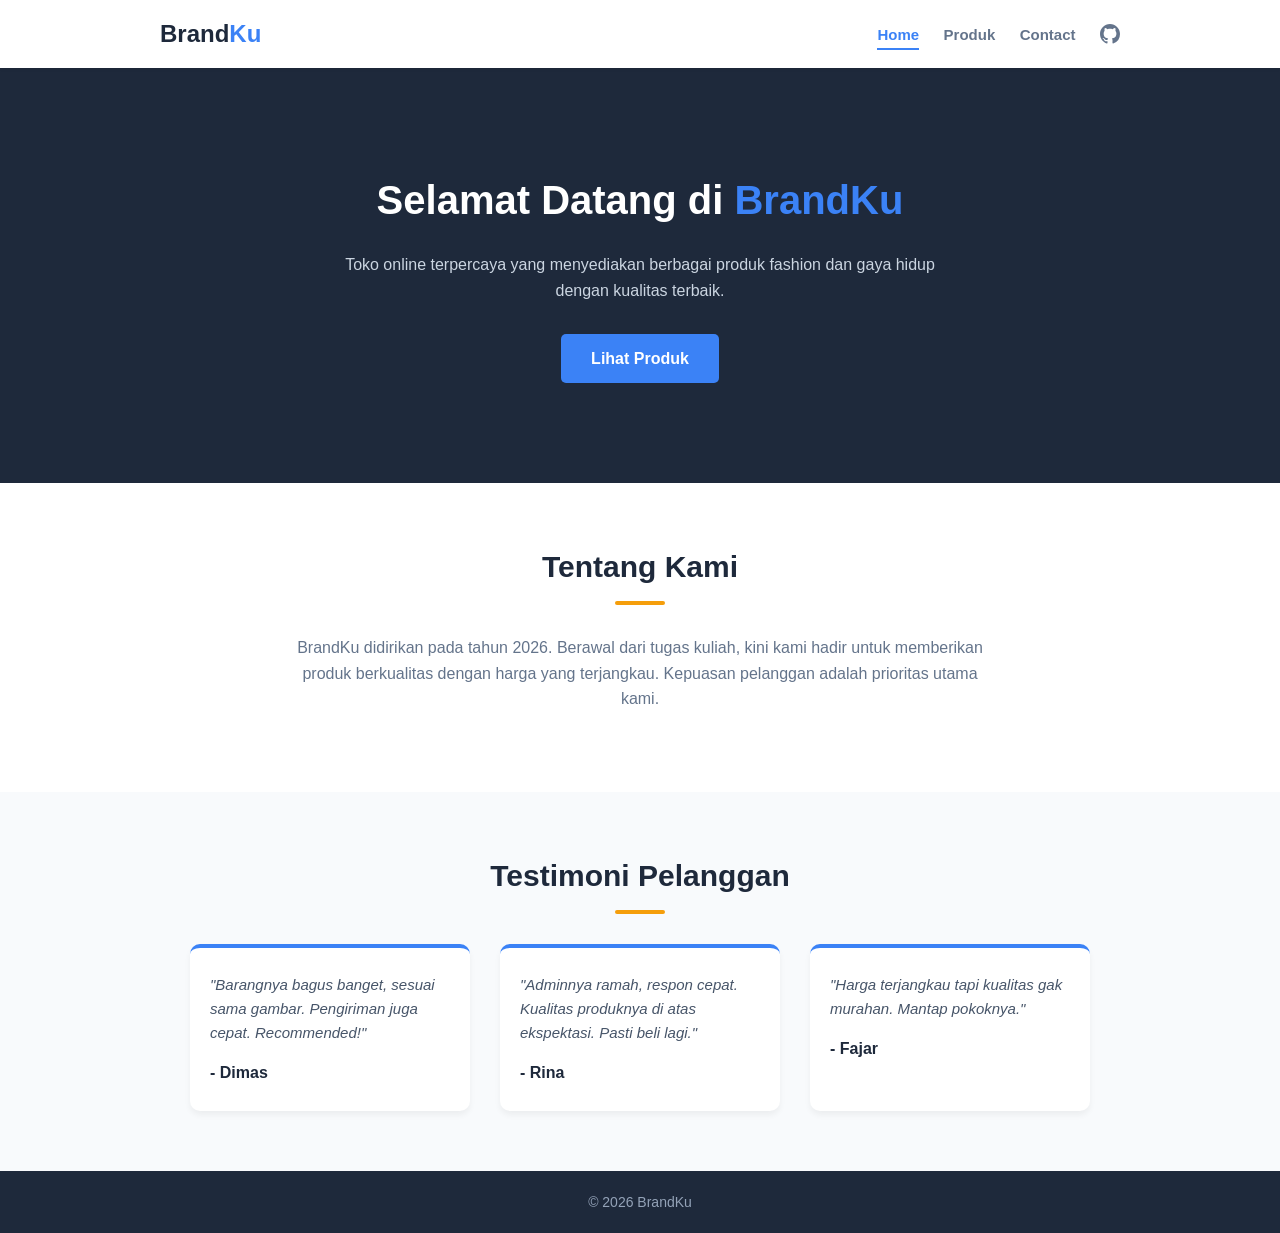
==== index.html @ f1a0b9db "first upload" ====
<!DOCTYPE html>
<html lang="id">
<head>
    <meta charset="UTF-8">
    <title>BrandKu - Home</title>
    <link rel="stylesheet" href="style.css">
</head>
<body>

    <header>
        <div class="container navbar">
            <h2 class="logo">Brand<span>Ku</span></h2>
            <nav>
                <a href="index.html" class="aktif">Home</a>
                <a href="produk.html">Produk</a>
                <a href="contact.html">Contact</a>
                <a href="https://github.com/NuxStudio" target="_blank" class="ikon-nav">
                    <svg viewBox="0 0 16 16" fill="currentColor">
                        <path d="M8 0C3.58 0 0 3.58 0 8c0 3.54 2.29 6.53 5.47 7.59.4.07.55-.17.55-.38 0-.19-.01-.82-.01-1.49-2.01.37-2.53-.49-2.69-.94-.09-.23-.48-.94-.82-1.13-.28-.15-.68-.52-.01-.53.63-.01 1.08.58 1.23.82.72 1.21 1.87.87 2.33.66.07-.52.28-.87.51-1.07-1.78-.2-3.64-.89-3.64-3.95 0-.87.31-1.59.82-2.15-.08-.2-.36-1.02.08-2.12 0 0 .67-.21 2.2.82.64-.18 1.32-.27 2-.27.68 0 1.36.09 2 .27 1.53-1.04 2.2-.82 2.2-.82.44 1.1.16 1.92.08 2.12.51.56.82 1.27.82 2.15 0 3.07-1.87 3.75-3.65 3.95.29.25.54.73.54 1.48 0 1.07-.01 1.93-.01 2.2 0 .21.15.46.55.38A8.013 8.013 0 0 0 16 8c0-4.42-3.58-8-8-8z"/>
                    </svg>
                </a>
            </nav>
        </div>
    </header>

    <section class="banner">
        <div class="container">
            <h1>Selamat Datang di <span class="teks-biru">BrandKu</span></h1>
            <p>Toko online terpercaya yang menyediakan berbagai produk fashion dan gaya hidup dengan kualitas terbaik.</p>
            <a href="produk.html" class="tombol">Lihat Produk</a>
        </div>
    </section>

    <section class="bagian">
        <div class="container">
            <h2>Tentang Kami</h2>
            <div class="garis"></div>
            <p>BrandKu didirikan pada tahun 2026. Berawal dari tugas kuliah, kini kami hadir untuk memberikan produk berkualitas dengan harga yang terjangkau. Kepuasan pelanggan adalah prioritas utama kami.</p>
        </div>
    </section>

    <section class="bagian bg-abu">
        <div class="container">
            <h2>Testimoni Pelanggan</h2>
            <div class="garis"></div>
            
            <div class="kotak-testi">
                <div class="kartu-testi">
                    <p>"Barangnya bagus banget, sesuai sama gambar. Pengiriman juga cepat. Recommended!"</p>
                    <h4>- Dimas</h4>
                </div>
                <div class="kartu-testi">
                    <p>"Adminnya ramah, respon cepat. Kualitas produknya di atas ekspektasi. Pasti beli lagi."</p>
                    <h4>- Rina</h4>
                </div>
                <div class="kartu-testi">
                    <p>"Harga terjangkau tapi kualitas gak murahan. Mantap pokoknya."</p>
                    <h4>- Fajar</h4>
                </div>
            </div>
        </div>
    </section>

    <footer>
        <p>&copy; 2026 BrandKu</p>
    </footer>

</body>
</html>
---- style.css ----
* {
    margin: 0;
    padding: 0;
    box-sizing: border-box;
    font-family: Arial, sans-serif;
}

body {
    background-color: #ffffff;
    color: #333333;
    line-height: 1.6;
}

.container {
    max-width: 1000px;
    margin: 0 auto;
    padding: 0 20px;
}

.teks-biru {
    color: #3b82f6;
}

header {
    background-color: #ffffff;
    box-shadow: 0 1px 3px rgba(0, 0, 0, 0.1);
    position: sticky;
    top: 0;
    z-index: 10;
}

.navbar {
    display: flex;
    justify-content: space-between;
    align-items: center;
    padding: 15px 20px;
}

.logo {
    color: #1e293b;
    font-weight: bold;
    font-size: 24px;
}

.logo span {
    color: #3b82f6;
}

nav a {
    text-decoration: none;
    color: #64748b;
    margin-left: 20px;
    font-weight: bold;
    font-size: 15px;
    padding-bottom: 5px;
    transition: 0.3s;
}

nav a.aktif {
    color: #3b82f6;
    border-bottom: 2px solid #3b82f6;
}

nav a:hover {
    color: #1e293b;
}

nav a.ikon-nav {
    border-bottom: none;
}

nav a.ikon-nav svg {
    width: 20px;
    height: 20px;
    position: relative;
    top: 4px;
    transition: 0.3s;
}

nav a.ikon-nav:hover svg {
    color: #3b82f6;
}

.banner {
    background-color: #1e293b;
    text-align: center;
    padding: 100px 20px;
    color: #ffffff;
}

.banner h1 {
    font-size: 40px;
    margin-bottom: 20px;
}

.banner p {
    color: #cbd5e1;
    margin-bottom: 30px;
    max-width: 600px;
    margin-left: auto;
    margin-right: auto;
}

.tombol {
    display: inline-block;
    background-color: #3b82f6;
    color: white;
    padding: 12px 30px;
    text-decoration: none;
    border-radius: 5px;
    font-weight: bold;
    transition: 0.3s;
}

.tombol:hover {
    background-color: #2563eb;
}

.bagian {
    padding: 60px 20px;
    text-align: center;
}

.bg-abu {
    background-color: #f8fafc;
}

.bagian h2 {
    font-size: 30px;
    margin-bottom: 10px;
    color: #1e293b;
}

.bagian > .container > p {
    color: #64748b;
    max-width: 700px;
    margin: 0 auto 20px auto;
}

.garis {
    width: 50px;
    height: 4px;
    background-color: #f59e0b;
    margin: 0 auto 30px auto;
    border-radius: 2px;
}

.kotak-produk {
    display: flex;
    justify-content: center;
    gap: 30px;
    flex-wrap: wrap;
    margin-top: 30px;
}

.kartu {
    background-color: #ffffff;
    padding: 15px;
    border-radius: 10px;
    box-shadow: 0 4px 6px rgba(0, 0, 0, 0.05);
    border: 1px solid #e2e8f0;
    width: 250px;
    transition: 0.3s;
}

.kartu:hover {
    transform: translateY(-8px);
    box-shadow: 0 10px 15px rgba(0, 0, 0, 0.1);
    border-color: #3b82f6;
}

.gambar-dummy {
    background-color: #e2e8f0;
    height: 150px;
    display: flex;
    align-items: center;
    justify-content: center;
    color: #94a3b8;
    margin-bottom: 15px;
    border-radius: 5px;
}

.kartu h3 {
    margin-bottom: 5px;
    color: #1e293b;
    font-size: 18px;
}

.kartu p {
    color: #f59e0b;
    font-weight: bold;
    font-size: 18px;
}

.kotak-testi {
    display: flex;
    justify-content: center;
    gap: 30px;
    flex-wrap: wrap;
    margin-top: 30px;
}

.kartu-testi {
    background-color: #ffffff;
    padding: 25px 20px;
    border-radius: 10px;
    box-shadow: 0 4px 6px rgba(0, 0, 0, 0.05);
    border-top: 4px solid #3b82f6;
    width: 280px;
    text-align: left;
    transition: 0.3s;
}

.kartu-testi:hover {
    transform: translateY(-8px);
    box-shadow: 0 10px 15px rgba(0, 0, 0, 0.1);
}

.kartu-testi p {
    font-style: italic;
    color: #475569;
    margin-bottom: 15px;
    font-size: 15px;
}

.kartu-testi h4 {
    color: #1e293b;
    font-size: 16px;
}

.deret-kontak {
    display: flex;
    justify-content: center;
    gap: 50px;
    flex-wrap: wrap;
    margin-top: 40px;
}

.item-kontak {
    text-decoration: none;
    display: flex;
    flex-direction: column;
    align-items: center;
    transition: 0.3s;
}

.item-kontak svg {
    width: 40px;
    height: 40px;
    margin-bottom: 10px;
    color: #64748b;
    transition: 0.3s;
}

.item-kontak span {
    font-weight: bold;
    font-size: 15px;
    color: #1e293b;
    transition: 0.3s;
}

.item-kontak:hover {
    transform: translateY(-8px);
}

.item-kontak:hover svg {
    color: #3b82f6;
}

.item-kontak:hover span {
    color: #3b82f6;
}

footer {
    background-color: #1e293b;
    color: #94a3b8;
    text-align: center;
    padding: 20px;
    font-size: 14px;
}

.kartu img {
    width: 100%;
    height: 150px;
    object-fit: cover;
    border-radius: 5px;
    margin-bottom: 15px;
    display: block;
}
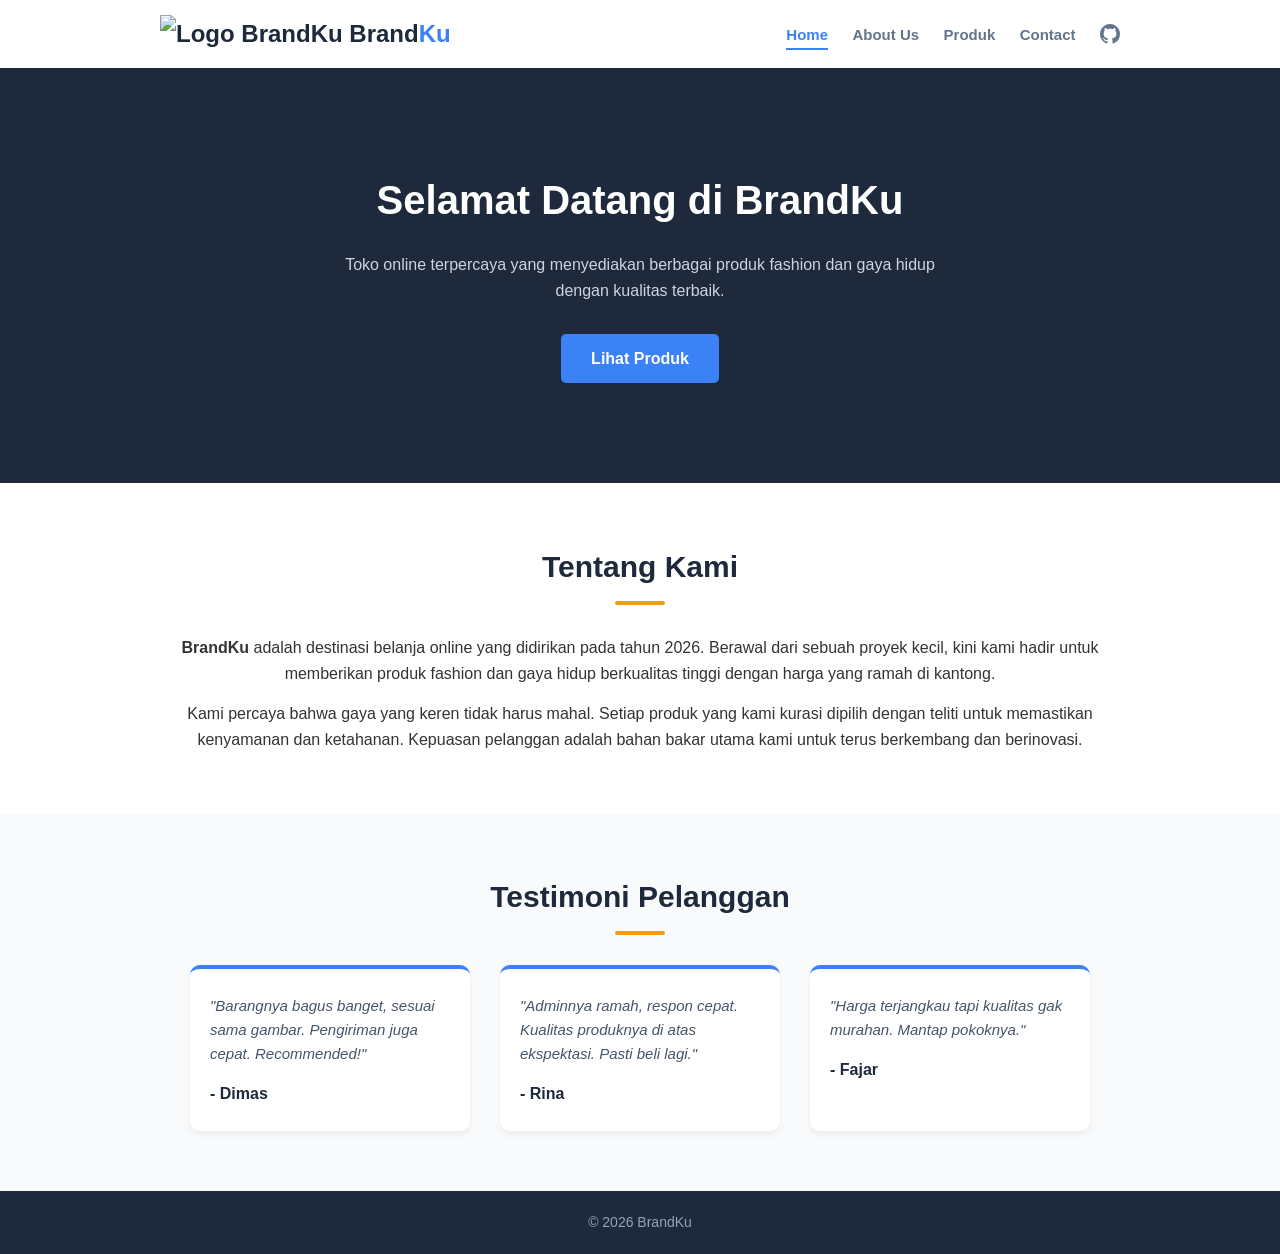
==== commit 492e89e7: "Update index.html" ====
--- a/index.html
+++ b/index.html
@@ -2,6 +2,7 @@
 <html lang="id">
 <head>
     <meta charset="UTF-8">
+    <meta name="viewport" content="width=device-width, initial-scale=1.0">
     <title>BrandKu - Home</title>
     <link rel="stylesheet" href="style.css">
 </head>
@@ -9,11 +10,17 @@
 
     <header>
         <div class="container navbar">
-            <h2 class="logo">Brand<span>Ku</span></h2>
+            <h2 class="logo">
+                <img src="https://files.catbox.moe/19d27c.jpg" alt="Logo BrandKu" class="logo-img">
+                Brand<span>Ku</span>
+            </h2>
+            
             <nav>
                 <a href="index.html" class="aktif">Home</a>
+                <a href="#about-us">About Us</a>
                 <a href="produk.html">Produk</a>
                 <a href="contact.html">Contact</a>
+                
                 <a href="https://github.com/NuxStudio" target="_blank" class="ikon-nav">
                     <svg viewBox="0 0 16 16" fill="currentColor">
                         <path d="M8 0C3.58 0 0 3.58 0 8c0 3.54 2.29 6.53 5.47 7.59.4.07.55-.17.55-.38 0-.19-.01-.82-.01-1.49-2.01.37-2.53-.49-2.69-.94-.09-.23-.48-.94-.82-1.13-.28-.15-.68-.52-.01-.53.63-.01 1.08.58 1.23.82.72 1.21 1.87.87 2.33.66.07-.52.28-.87.51-1.07-1.78-.2-3.64-.89-3.64-3.95 0-.87.31-1.59.82-2.15-.08-.2-.36-1.02.08-2.12 0 0 .67-.21 2.2.82.64-.18 1.32-.27 2-.27.68 0 1.36.09 2 .27 1.53-1.04 2.2-.82 2.2-.82.44 1.1.16 1.92.08 2.12.51.56.82 1.27.82 2.15 0 3.07-1.87 3.75-3.65 3.95.29.25.54.73.54 1.48 0 1.07-.01 1.93-.01 2.2 0 .21.15.46.55.38A8.013 8.013 0 0 0 16 8c0-4.42-3.58-8-8-8z"/>
@@ -25,17 +32,20 @@
 
     <section class="banner">
         <div class="container">
-            <h1>Selamat Datang di <span class="teks-biru">BrandKu</span></h1>
+            <h1>Selamat Datang di Brand<span>Ku</span></h1>
             <p>Toko online terpercaya yang menyediakan berbagai produk fashion dan gaya hidup dengan kualitas terbaik.</p>
             <a href="produk.html" class="tombol">Lihat Produk</a>
         </div>
     </section>
 
-    <section class="bagian">
+    <section id="about-us" class="bagian">
         <div class="container">
             <h2>Tentang Kami</h2>
             <div class="garis"></div>
-            <p>BrandKu didirikan pada tahun 2026. Berawal dari tugas kuliah, kini kami hadir untuk memberikan produk berkualitas dengan harga yang terjangkau. Kepuasan pelanggan adalah prioritas utama kami.</p>
+            <div class="teks-about">
+                <p><b>BrandKu</b> adalah destinasi belanja online yang didirikan pada tahun 2026. Berawal dari sebuah proyek kecil, kini kami hadir untuk memberikan produk fashion dan gaya hidup berkualitas tinggi dengan harga yang ramah di kantong.</p>
+                <p style="margin-top: 15px;">Kami percaya bahwa gaya yang keren tidak harus mahal. Setiap produk yang kami kurasi dipilih dengan teliti untuk memastikan kenyamanan dan ketahanan. Kepuasan pelanggan adalah bahan bakar utama kami untuk terus berkembang dan berinovasi.</p>
+            </div>
         </div>
     </section>
 
@@ -65,5 +75,6 @@
         <p>&copy; 2026 BrandKu</p>
     </footer>
 
+    <script src="script.js"></script>
 </body>
-</html>+</html>
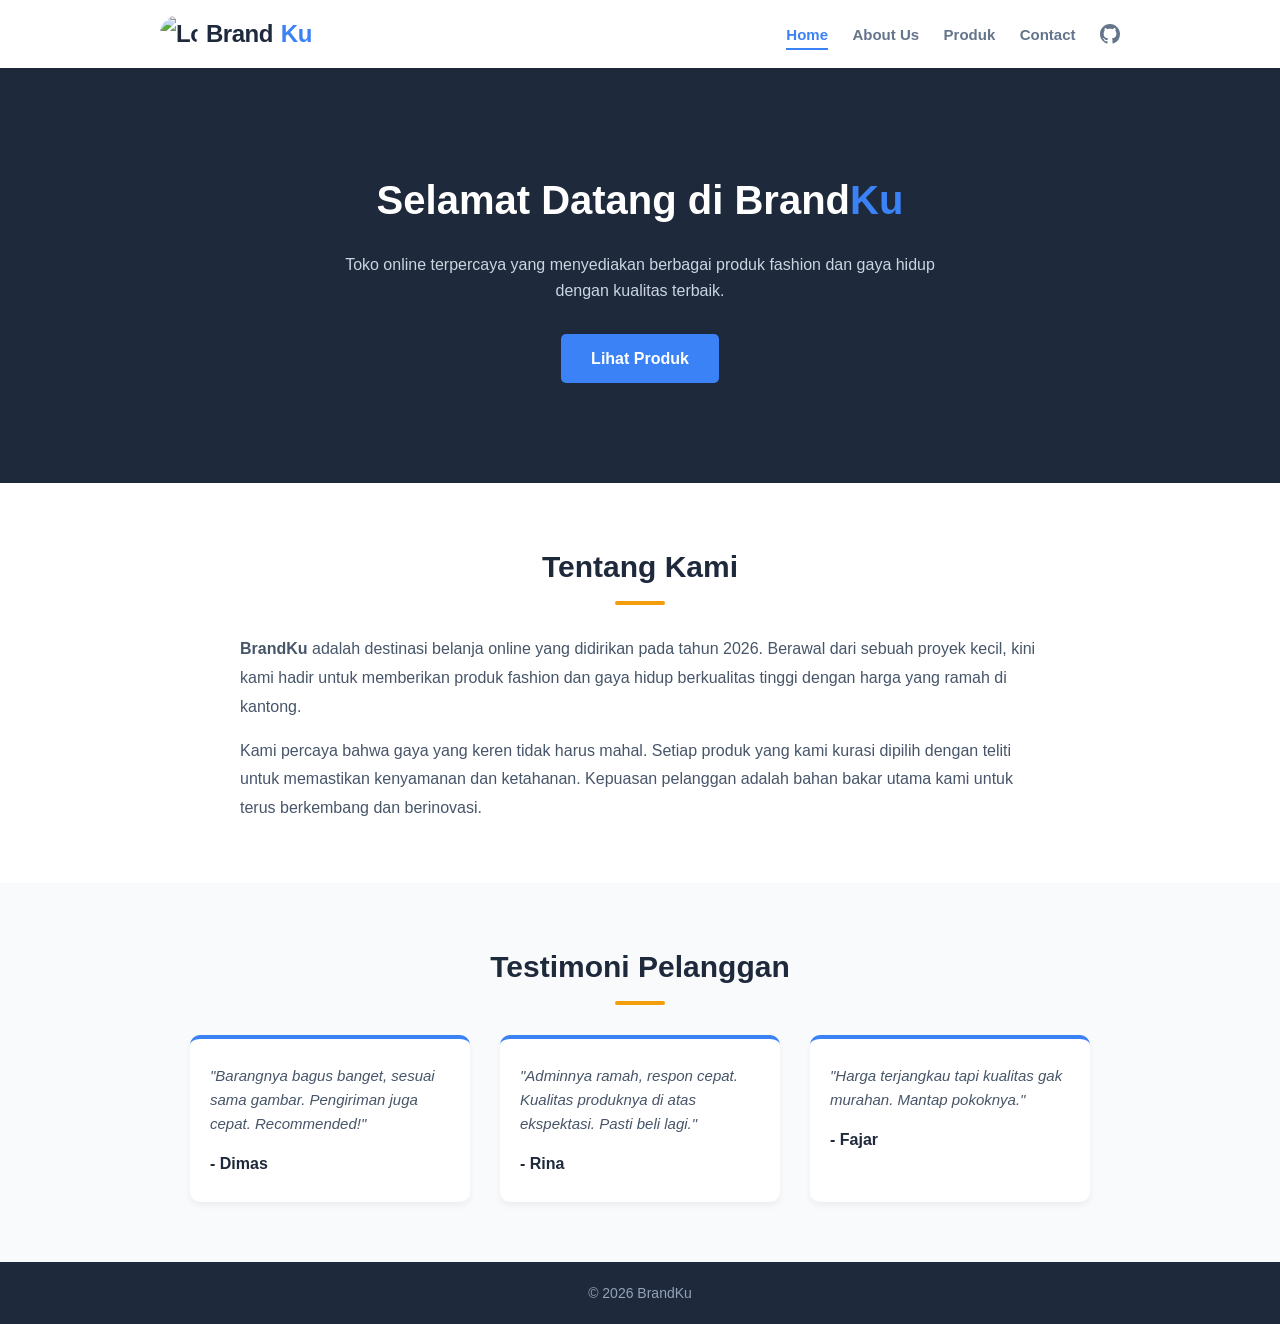
==== commit 2f5d49bf: "Update index.html" ====
--- a/index.html
+++ b/index.html
@@ -17,7 +17,7 @@
             
             <nav>
                 <a href="index.html" class="aktif">Home</a>
-                <a href="#about-us">About Us</a>
+                <a href="about.html">About Us</a>
                 <a href="produk.html">Produk</a>
                 <a href="contact.html">Contact</a>
                 
--- a/style.css
+++ b/style.css
@@ -17,10 +17,6 @@
     padding: 0 20px;
 }
 
-.teks-biru {
-    color: #3b82f6;
-}
-
 header {
     background-color: #ffffff;
     box-shadow: 0 1px 3px rgba(0, 0, 0, 0.1);
@@ -40,10 +36,22 @@
     color: #1e293b;
     font-weight: bold;
     font-size: 24px;
+    display: flex;
+    align-items: center;
+    gap: 8px; 
+    white-space: nowrap;
+    letter-spacing: -0.5px; 
 }
 
 .logo span {
-    color: #3b82f6;
+    color: #3b82f6; 
+}
+
+.logo-img {
+    width: 38px;  
+    height: 38px; 
+    object-fit: cover;
+    border-radius: 50%;
 }
 
 nav a {
@@ -91,6 +99,10 @@
 .banner h1 {
     font-size: 40px;
     margin-bottom: 20px;
+}
+
+.banner h1 span {
+    color: #3b82f6;
 }
 
 .banner p {
@@ -145,6 +157,14 @@
     border-radius: 2px;
 }
 
+.teks-about {
+    max-width: 800px;
+    margin: 0 auto;
+    text-align: left;
+    color: #475569;
+    line-height: 1.8;
+}
+
 .kotak-produk {
     display: flex;
     justify-content: center;
@@ -167,116 +187,6 @@
     transform: translateY(-8px);
     box-shadow: 0 10px 15px rgba(0, 0, 0, 0.1);
     border-color: #3b82f6;
-}
-
-.gambar-dummy {
-    background-color: #e2e8f0;
-    height: 150px;
-    display: flex;
-    align-items: center;
-    justify-content: center;
-    color: #94a3b8;
-    margin-bottom: 15px;
-    border-radius: 5px;
-}
-
-.kartu h3 {
-    margin-bottom: 5px;
-    color: #1e293b;
-    font-size: 18px;
-}
-
-.kartu p {
-    color: #f59e0b;
-    font-weight: bold;
-    font-size: 18px;
-}
-
-.kotak-testi {
-    display: flex;
-    justify-content: center;
-    gap: 30px;
-    flex-wrap: wrap;
-    margin-top: 30px;
-}
-
-.kartu-testi {
-    background-color: #ffffff;
-    padding: 25px 20px;
-    border-radius: 10px;
-    box-shadow: 0 4px 6px rgba(0, 0, 0, 0.05);
-    border-top: 4px solid #3b82f6;
-    width: 280px;
-    text-align: left;
-    transition: 0.3s;
-}
-
-.kartu-testi:hover {
-    transform: translateY(-8px);
-    box-shadow: 0 10px 15px rgba(0, 0, 0, 0.1);
-}
-
-.kartu-testi p {
-    font-style: italic;
-    color: #475569;
-    margin-bottom: 15px;
-    font-size: 15px;
-}
-
-.kartu-testi h4 {
-    color: #1e293b;
-    font-size: 16px;
-}
-
-.deret-kontak {
-    display: flex;
-    justify-content: center;
-    gap: 50px;
-    flex-wrap: wrap;
-    margin-top: 40px;
-}
-
-.item-kontak {
-    text-decoration: none;
-    display: flex;
-    flex-direction: column;
-    align-items: center;
-    transition: 0.3s;
-}
-
-.item-kontak svg {
-    width: 40px;
-    height: 40px;
-    margin-bottom: 10px;
-    color: #64748b;
-    transition: 0.3s;
-}
-
-.item-kontak span {
-    font-weight: bold;
-    font-size: 15px;
-    color: #1e293b;
-    transition: 0.3s;
-}
-
-.item-kontak:hover {
-    transform: translateY(-8px);
-}
-
-.item-kontak:hover svg {
-    color: #3b82f6;
-}
-
-.item-kontak:hover span {
-    color: #3b82f6;
-}
-
-footer {
-    background-color: #1e293b;
-    color: #94a3b8;
-    text-align: center;
-    padding: 20px;
-    font-size: 14px;
 }
 
 .kartu img {
@@ -286,4 +196,103 @@
     border-radius: 5px;
     margin-bottom: 15px;
     display: block;
-}+}
+
+.kartu h3 {
+    margin-bottom: 5px;
+    color: #1e293b;
+    font-size: 18px;
+}
+
+.kartu p {
+    color: #f59e0b;
+    font-weight: bold;
+    font-size: 18px;
+}
+
+.kotak-testi {
+    display: flex;
+    justify-content: center;
+    gap: 30px;
+    flex-wrap: wrap;
+    margin-top: 30px;
+}
+
+.kartu-testi {
+    background-color: #ffffff;
+    padding: 25px 20px;
+    border-radius: 10px;
+    box-shadow: 0 4px 6px rgba(0, 0, 0, 0.05);
+    border-top: 4px solid #3b82f6;
+    width: 280px;
+    text-align: left;
+    transition: 0.3s;
+}
+
+.kartu-testi:hover {
+    transform: translateY(-8px);
+    box-shadow: 0 10px 15px rgba(0, 0, 0, 0.1);
+}
+
+.kartu-testi p {
+    font-style: italic;
+    color: #475569;
+    margin-bottom: 15px;
+    font-size: 15px;
+}
+
+.kartu-testi h4 {
+    color: #1e293b;
+    font-size: 16px;
+}
+
+.deret-kontak {
+    display: flex;
+    justify-content: center;
+    gap: 50px;
+    flex-wrap: wrap;
+    margin-top: 40px;
+}
+
+.item-kontak {
+    text-decoration: none;
+    display: flex;
+    flex-direction: column;
+    align-items: center;
+    transition: 0.3s;
+}
+
+.item-kontak svg {
+    width: 40px;
+    height: 40px;
+    margin-bottom: 10px;
+    color: #64748b;
+    transition: 0.3s;
+}
+
+.item-kontak span {
+    font-weight: bold;
+    font-size: 15px;
+    color: #1e293b;
+    transition: 0.3s;
+}
+
+.item-kontak:hover {
+    transform: translateY(-8px);
+}
+
+.item-kontak:hover svg {
+    color: #3b82f6;
+}
+
+.item-kontak:hover span {
+    color: #3b82f6;
+}
+
+footer {
+    background-color: #1e293b;
+    color: #94a3b8;
+    text-align: center;
+    padding: 20px;
+    font-size: 14px;
+}
